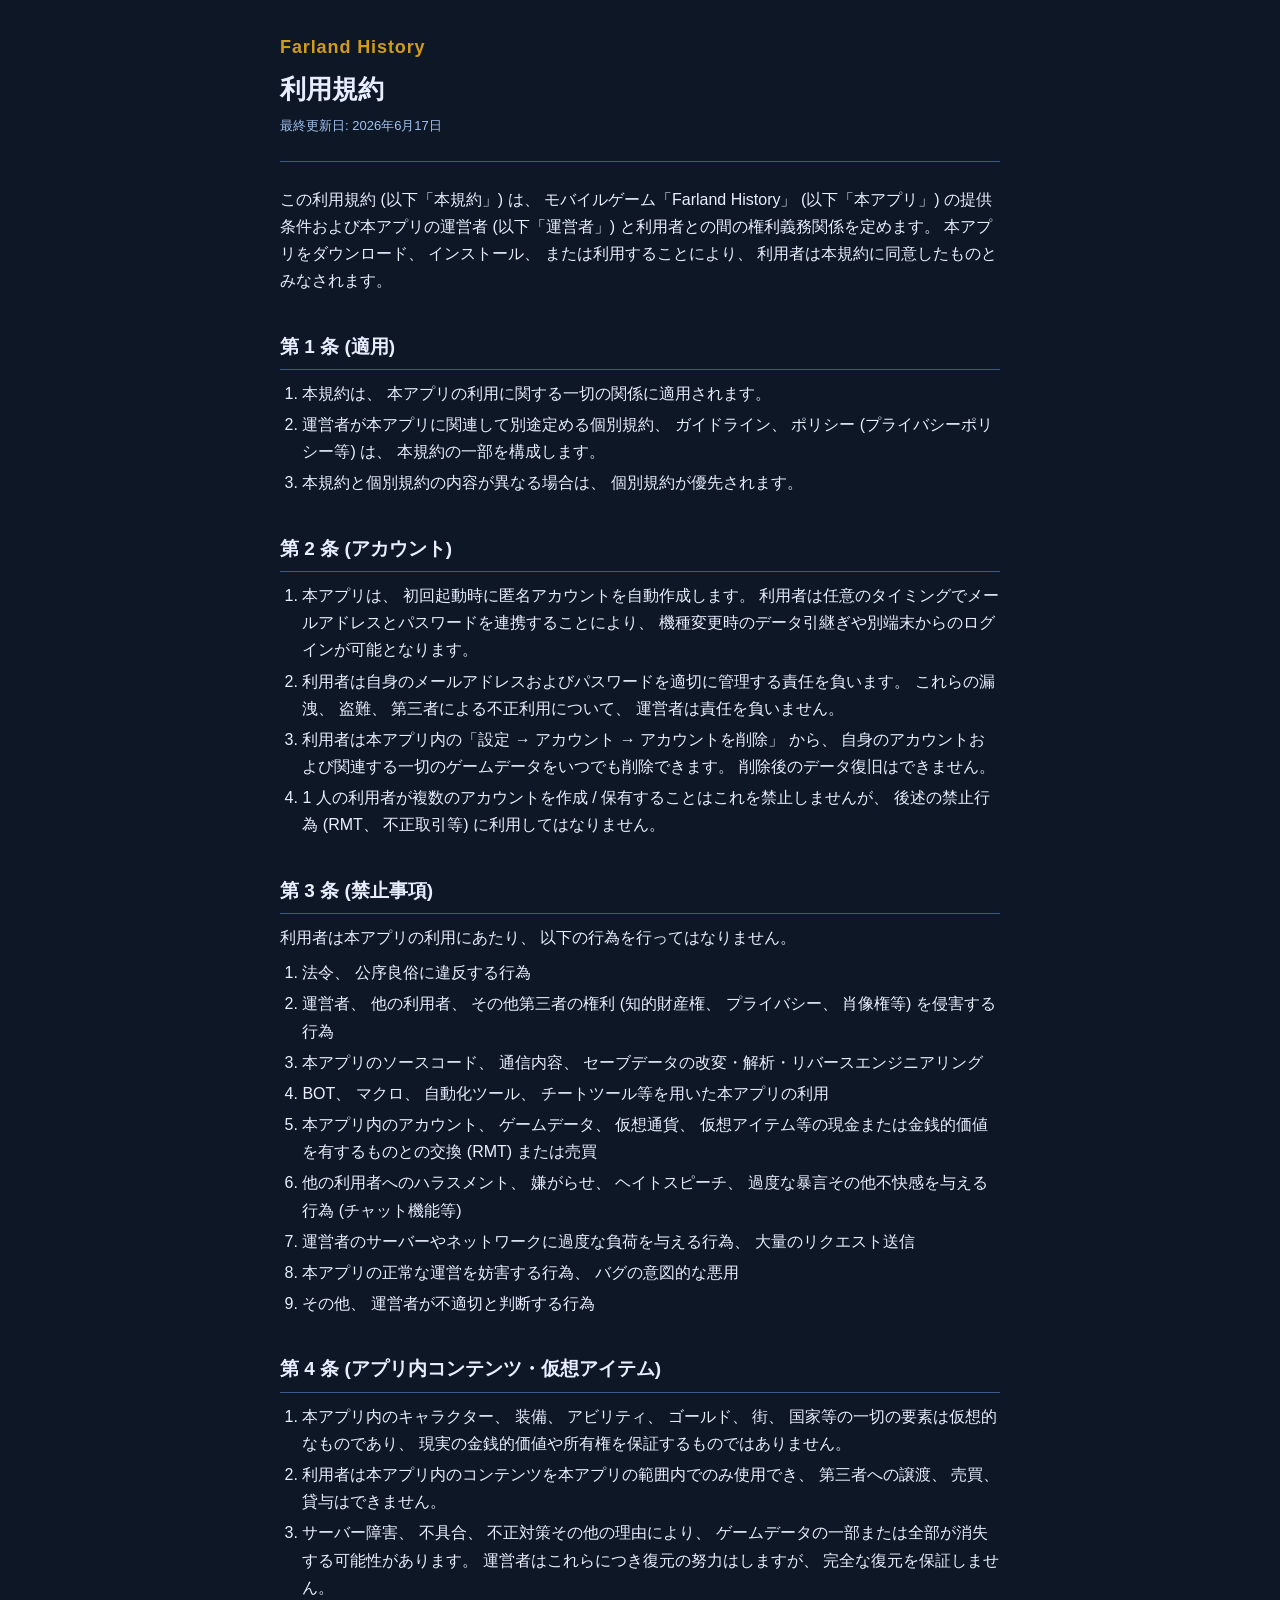
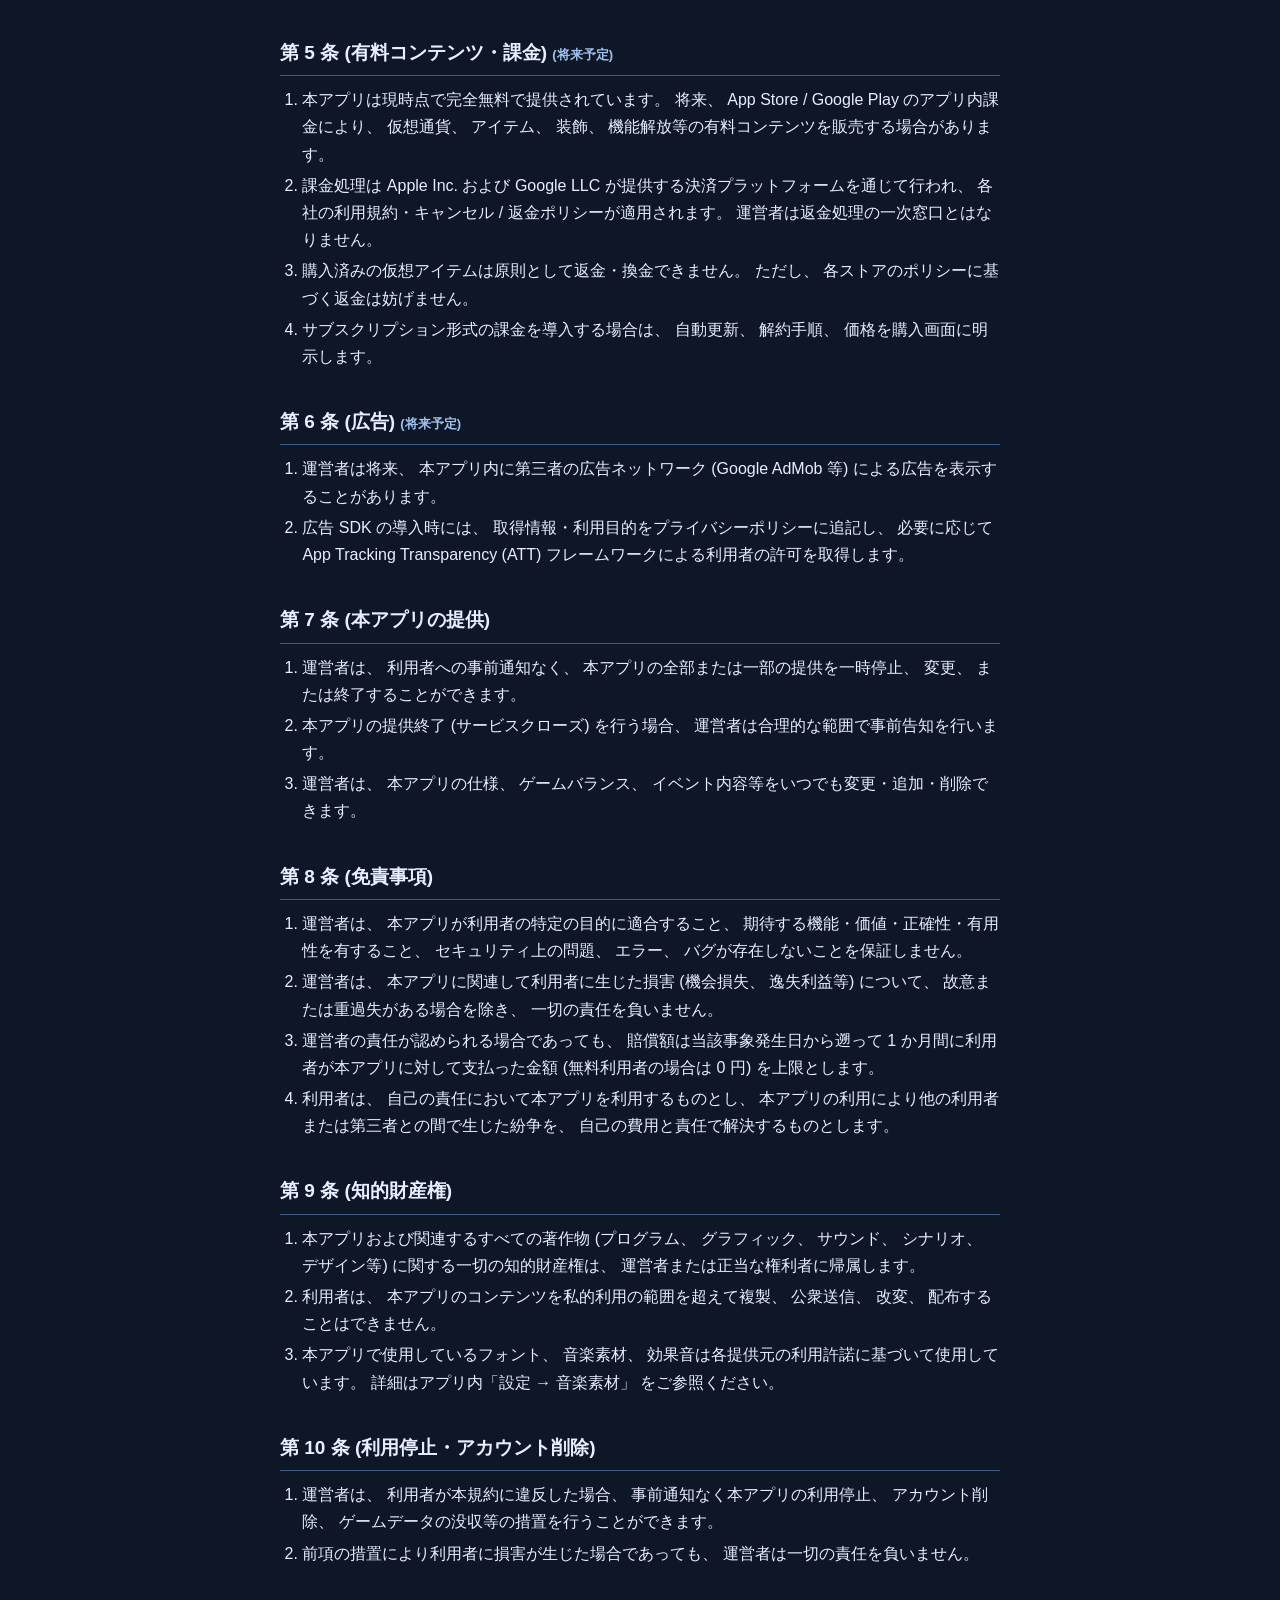
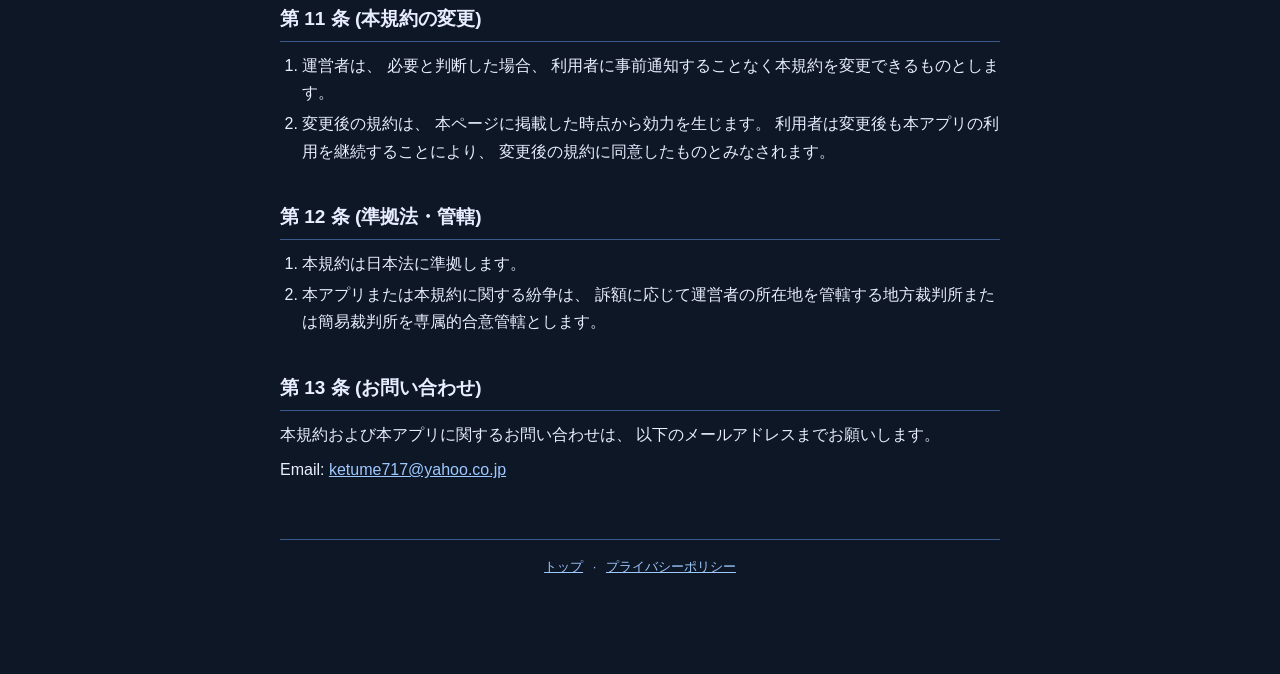
==== terms.html @ f4b0f663 "ページ追加" ====
<!DOCTYPE html>
<html lang="ja">
<head>
  <meta charset="UTF-8">
  <meta name="viewport" content="width=device-width, initial-scale=1.0">
  <title>利用規約 — Farland History</title>
  <link rel="stylesheet" href="style.css">
</head>
<body>
  <div class="container">
    <header>
      <p class="brand">Farland History</p>
      <h1>利用規約</h1>
      <p class="updated">最終更新日: 2026年6月17日</p>
    </header>

    <p>
      この利用規約 (以下「本規約」) は、 モバイルゲーム「Farland History」 (以下「本アプリ」)
      の提供条件および本アプリの運営者 (以下「運営者」) と利用者との間の権利義務関係を定めます。
      本アプリをダウンロード、 インストール、 または利用することにより、 利用者は本規約に同意したものとみなされます。
    </p>

    <h2>第 1 条 (適用)</h2>
    <ol>
      <li>本規約は、 本アプリの利用に関する一切の関係に適用されます。</li>
      <li>運営者が本アプリに関連して別途定める個別規約、 ガイドライン、 ポリシー (プライバシーポリシー等) は、 本規約の一部を構成します。</li>
      <li>本規約と個別規約の内容が異なる場合は、 個別規約が優先されます。</li>
    </ol>

    <h2>第 2 条 (アカウント)</h2>
    <ol>
      <li>本アプリは、 初回起動時に匿名アカウントを自動作成します。 利用者は任意のタイミングでメールアドレスとパスワードを連携することにより、 機種変更時のデータ引継ぎや別端末からのログインが可能となります。</li>
      <li>利用者は自身のメールアドレスおよびパスワードを適切に管理する責任を負います。 これらの漏洩、 盗難、 第三者による不正利用について、 運営者は責任を負いません。</li>
      <li>利用者は本アプリ内の「設定 → アカウント → アカウントを削除」 から、 自身のアカウントおよび関連する一切のゲームデータをいつでも削除できます。 削除後のデータ復旧はできません。</li>
      <li>1 人の利用者が複数のアカウントを作成 / 保有することはこれを禁止しませんが、 後述の禁止行為 (RMT、 不正取引等) に利用してはなりません。</li>
    </ol>

    <h2>第 3 条 (禁止事項)</h2>
    <p>利用者は本アプリの利用にあたり、 以下の行為を行ってはなりません。</p>
    <ol>
      <li>法令、 公序良俗に違反する行為</li>
      <li>運営者、 他の利用者、 その他第三者の権利 (知的財産権、 プライバシー、 肖像権等) を侵害する行為</li>
      <li>本アプリのソースコード、 通信内容、 セーブデータの改変・解析・リバースエンジニアリング</li>
      <li>BOT、 マクロ、 自動化ツール、 チートツール等を用いた本アプリの利用</li>
      <li>本アプリ内のアカウント、 ゲームデータ、 仮想通貨、 仮想アイテム等の現金または金銭的価値を有するものとの交換 (RMT) または売買</li>
      <li>他の利用者へのハラスメント、 嫌がらせ、 ヘイトスピーチ、 過度な暴言その他不快感を与える行為 (チャット機能等)</li>
      <li>運営者のサーバーやネットワークに過度な負荷を与える行為、 大量のリクエスト送信</li>
      <li>本アプリの正常な運営を妨害する行為、 バグの意図的な悪用</li>
      <li>その他、 運営者が不適切と判断する行為</li>
    </ol>

    <h2>第 4 条 (アプリ内コンテンツ・仮想アイテム)</h2>
    <ol>
      <li>本アプリ内のキャラクター、 装備、 アビリティ、 ゴールド、 街、 国家等の一切の要素は仮想的なものであり、 現実の金銭的価値や所有権を保証するものではありません。</li>
      <li>利用者は本アプリ内のコンテンツを本アプリの範囲内でのみ使用でき、 第三者への譲渡、 売買、 貸与はできません。</li>
      <li>サーバー障害、 不具合、 不正対策その他の理由により、 ゲームデータの一部または全部が消失する可能性があります。 運営者はこれらにつき復元の努力はしますが、 完全な復元を保証しません。</li>
    </ol>

    <h2>第 5 条 (有料コンテンツ・課金) <span class="updated">(将来予定)</span></h2>
    <ol>
      <li>本アプリは現時点で完全無料で提供されています。 将来、 App Store / Google Play のアプリ内課金により、 仮想通貨、 アイテム、 装飾、 機能解放等の有料コンテンツを販売する場合があります。</li>
      <li>課金処理は Apple Inc. および Google LLC が提供する決済プラットフォームを通じて行われ、 各社の利用規約・キャンセル / 返金ポリシーが適用されます。 運営者は返金処理の一次窓口とはなりません。</li>
      <li>購入済みの仮想アイテムは原則として返金・換金できません。 ただし、 各ストアのポリシーに基づく返金は妨げません。</li>
      <li>サブスクリプション形式の課金を導入する場合は、 自動更新、 解約手順、 価格を購入画面に明示します。</li>
    </ol>

    <h2>第 6 条 (広告) <span class="updated">(将来予定)</span></h2>
    <ol>
      <li>運営者は将来、 本アプリ内に第三者の広告ネットワーク (Google AdMob 等) による広告を表示することがあります。</li>
      <li>広告 SDK の導入時には、 取得情報・利用目的をプライバシーポリシーに追記し、 必要に応じて App Tracking Transparency (ATT) フレームワークによる利用者の許可を取得します。</li>
    </ol>

    <h2>第 7 条 (本アプリの提供)</h2>
    <ol>
      <li>運営者は、 利用者への事前通知なく、 本アプリの全部または一部の提供を一時停止、 変更、 または終了することができます。</li>
      <li>本アプリの提供終了 (サービスクローズ) を行う場合、 運営者は合理的な範囲で事前告知を行います。</li>
      <li>運営者は、 本アプリの仕様、 ゲームバランス、 イベント内容等をいつでも変更・追加・削除できます。</li>
    </ol>

    <h2>第 8 条 (免責事項)</h2>
    <ol>
      <li>運営者は、 本アプリが利用者の特定の目的に適合すること、 期待する機能・価値・正確性・有用性を有すること、 セキュリティ上の問題、 エラー、 バグが存在しないことを保証しません。</li>
      <li>運営者は、 本アプリに関連して利用者に生じた損害 (機会損失、 逸失利益等) について、 故意または重過失がある場合を除き、 一切の責任を負いません。</li>
      <li>運営者の責任が認められる場合であっても、 賠償額は当該事象発生日から遡って 1 か月間に利用者が本アプリに対して支払った金額 (無料利用者の場合は 0 円) を上限とします。</li>
      <li>利用者は、 自己の責任において本アプリを利用するものとし、 本アプリの利用により他の利用者または第三者との間で生じた紛争を、 自己の費用と責任で解決するものとします。</li>
    </ol>

    <h2>第 9 条 (知的財産権)</h2>
    <ol>
      <li>本アプリおよび関連するすべての著作物 (プログラム、 グラフィック、 サウンド、 シナリオ、 デザイン等) に関する一切の知的財産権は、 運営者または正当な権利者に帰属します。</li>
      <li>利用者は、 本アプリのコンテンツを私的利用の範囲を超えて複製、 公衆送信、 改変、 配布することはできません。</li>
      <li>本アプリで使用しているフォント、 音楽素材、 効果音は各提供元の利用許諾に基づいて使用しています。 詳細はアプリ内「設定 → 音楽素材」 をご参照ください。</li>
    </ol>

    <h2>第 10 条 (利用停止・アカウント削除)</h2>
    <ol>
      <li>運営者は、 利用者が本規約に違反した場合、 事前通知なく本アプリの利用停止、 アカウント削除、 ゲームデータの没収等の措置を行うことができます。</li>
      <li>前項の措置により利用者に損害が生じた場合であっても、 運営者は一切の責任を負いません。</li>
    </ol>

    <h2>第 11 条 (本規約の変更)</h2>
    <ol>
      <li>運営者は、 必要と判断した場合、 利用者に事前通知することなく本規約を変更できるものとします。</li>
      <li>変更後の規約は、 本ページに掲載した時点から効力を生じます。 利用者は変更後も本アプリの利用を継続することにより、 変更後の規約に同意したものとみなされます。</li>
    </ol>

    <h2>第 12 条 (準拠法・管轄)</h2>
    <ol>
      <li>本規約は日本法に準拠します。</li>
      <li>本アプリまたは本規約に関する紛争は、 訴額に応じて運営者の所在地を管轄する地方裁判所または簡易裁判所を専属的合意管轄とします。</li>
    </ol>

    <h2>第 13 条 (お問い合わせ)</h2>
    <p>本規約および本アプリに関するお問い合わせは、 以下のメールアドレスまでお願いします。</p>
    <p>Email: <a href="mailto:ketume717@yahoo.co.jp">ketume717@yahoo.co.jp</a></p>

    <footer>
      <a href="index.html">トップ</a> · <a href="privacy.html">プライバシーポリシー</a>
    </footer>
  </div>
</body>
</html>
---- style.css ----
/* Farland History — 利用規約 / プライバシーポリシー共通スタイル
 * アプリ本体の宇宙艦コンソール (ミッドナイトネイビー) パレットに合わせたダークテーマ
 */

:root {
  --bg: #0e1726;
  --panel: #1e2c46;
  --border: #3b5b8c;
  --text: #e8eeff;
  --muted: #a0c1ed;
  --link: #9ec8ff;
  --link-hover: #c3deff;
  --accent: #0e4694;
}

* {
  box-sizing: border-box;
}

html,
body {
  margin: 0;
  padding: 0;
  background: var(--bg);
  color: var(--text);
  font-family: -apple-system, BlinkMacSystemFont, "Segoe UI", "Hiragino Sans",
    "Hiragino Kaku Gothic ProN", "Noto Sans JP", "Meiryo", sans-serif;
  font-size: 16px;
  line-height: 1.7;
}

.container {
  max-width: 760px;
  margin: 0 auto;
  padding: 32px 20px 96px;
}

header {
  border-bottom: 1px solid var(--border);
  padding-bottom: 16px;
  margin-bottom: 24px;
}

header .brand {
  color: #d09c19;
  font-weight: 700;
  font-size: 18px;
  letter-spacing: 0.05em;
  margin: 0 0 4px;
}

h1 {
  font-size: 26px;
  margin: 0;
  color: var(--text);
}

.updated {
  color: var(--muted);
  font-size: 13px;
  margin-top: 4px;
}

h2 {
  font-size: 19px;
  margin-top: 36px;
  margin-bottom: 10px;
  padding-bottom: 6px;
  border-bottom: 1px solid var(--border);
  color: var(--text);
}

h3 {
  font-size: 16px;
  margin-top: 20px;
  margin-bottom: 8px;
  color: var(--text);
}

p {
  margin: 8px 0;
}

ul,
ol {
  padding-left: 1.4em;
  margin: 8px 0;
}

li {
  margin: 4px 0;
}

a {
  color: var(--link);
  text-decoration: underline;
}

a:hover {
  color: var(--link-hover);
}

.note {
  background: var(--panel);
  border-left: 4px solid var(--accent);
  padding: 12px 16px;
  margin: 16px 0;
  border-radius: 4px;
  color: var(--muted);
  font-size: 15px;
}

footer {
  margin-top: 56px;
  padding-top: 16px;
  border-top: 1px solid var(--border);
  color: var(--muted);
  font-size: 13px;
  text-align: center;
}

footer a {
  margin: 0 6px;
}

/* index ページ用 — リンクボタン */
.link-list {
  list-style: none;
  padding: 0;
  margin: 24px 0;
}

.link-list li {
  margin: 12px 0;
}

.link-list a {
  display: block;
  padding: 16px 20px;
  background: var(--panel);
  border: 1px solid var(--border);
  border-radius: 6px;
  color: var(--text);
  text-decoration: none;
  font-weight: 600;
}

.link-list a:hover {
  background: #25385a;
}

@media (max-width: 480px) {
  body {
    font-size: 15px;
  }
  .container {
    padding: 24px 16px 80px;
  }
  h1 {
    font-size: 22px;
  }
  h2 {
    font-size: 17px;
  }
}
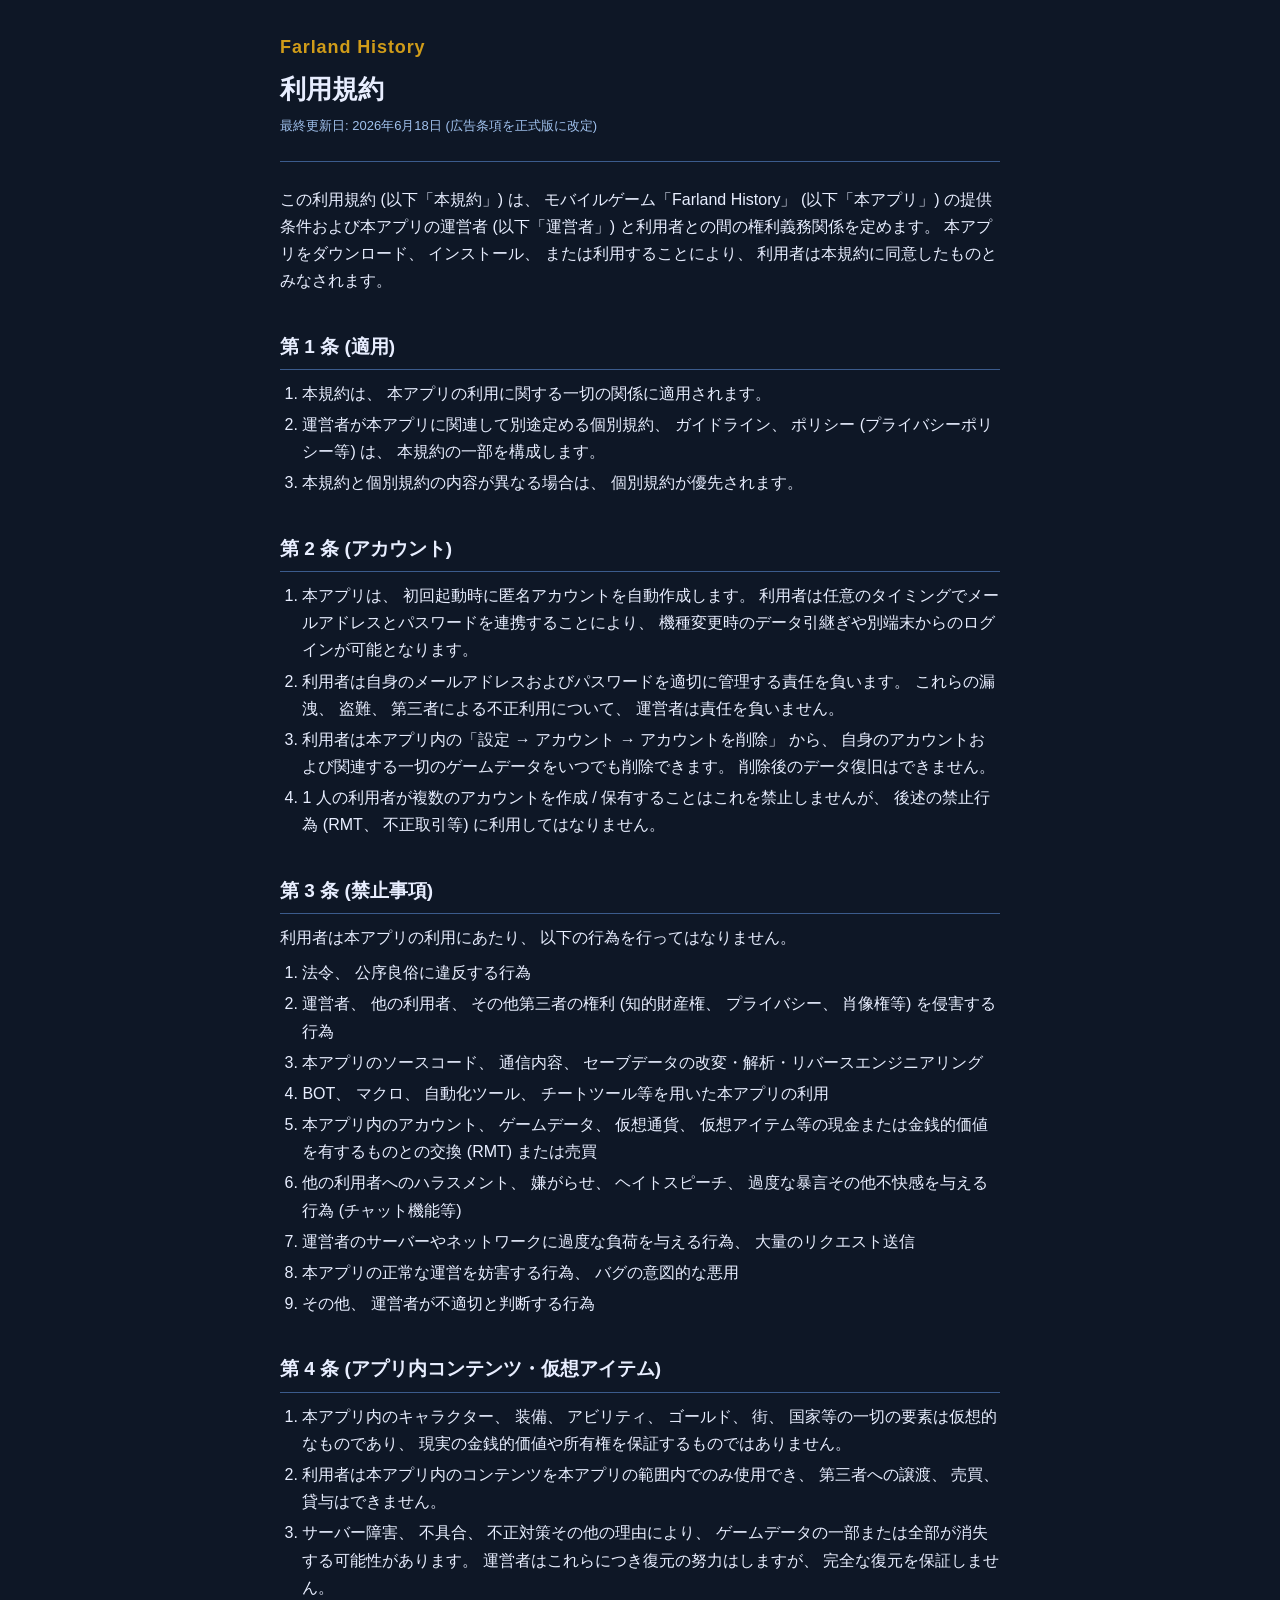
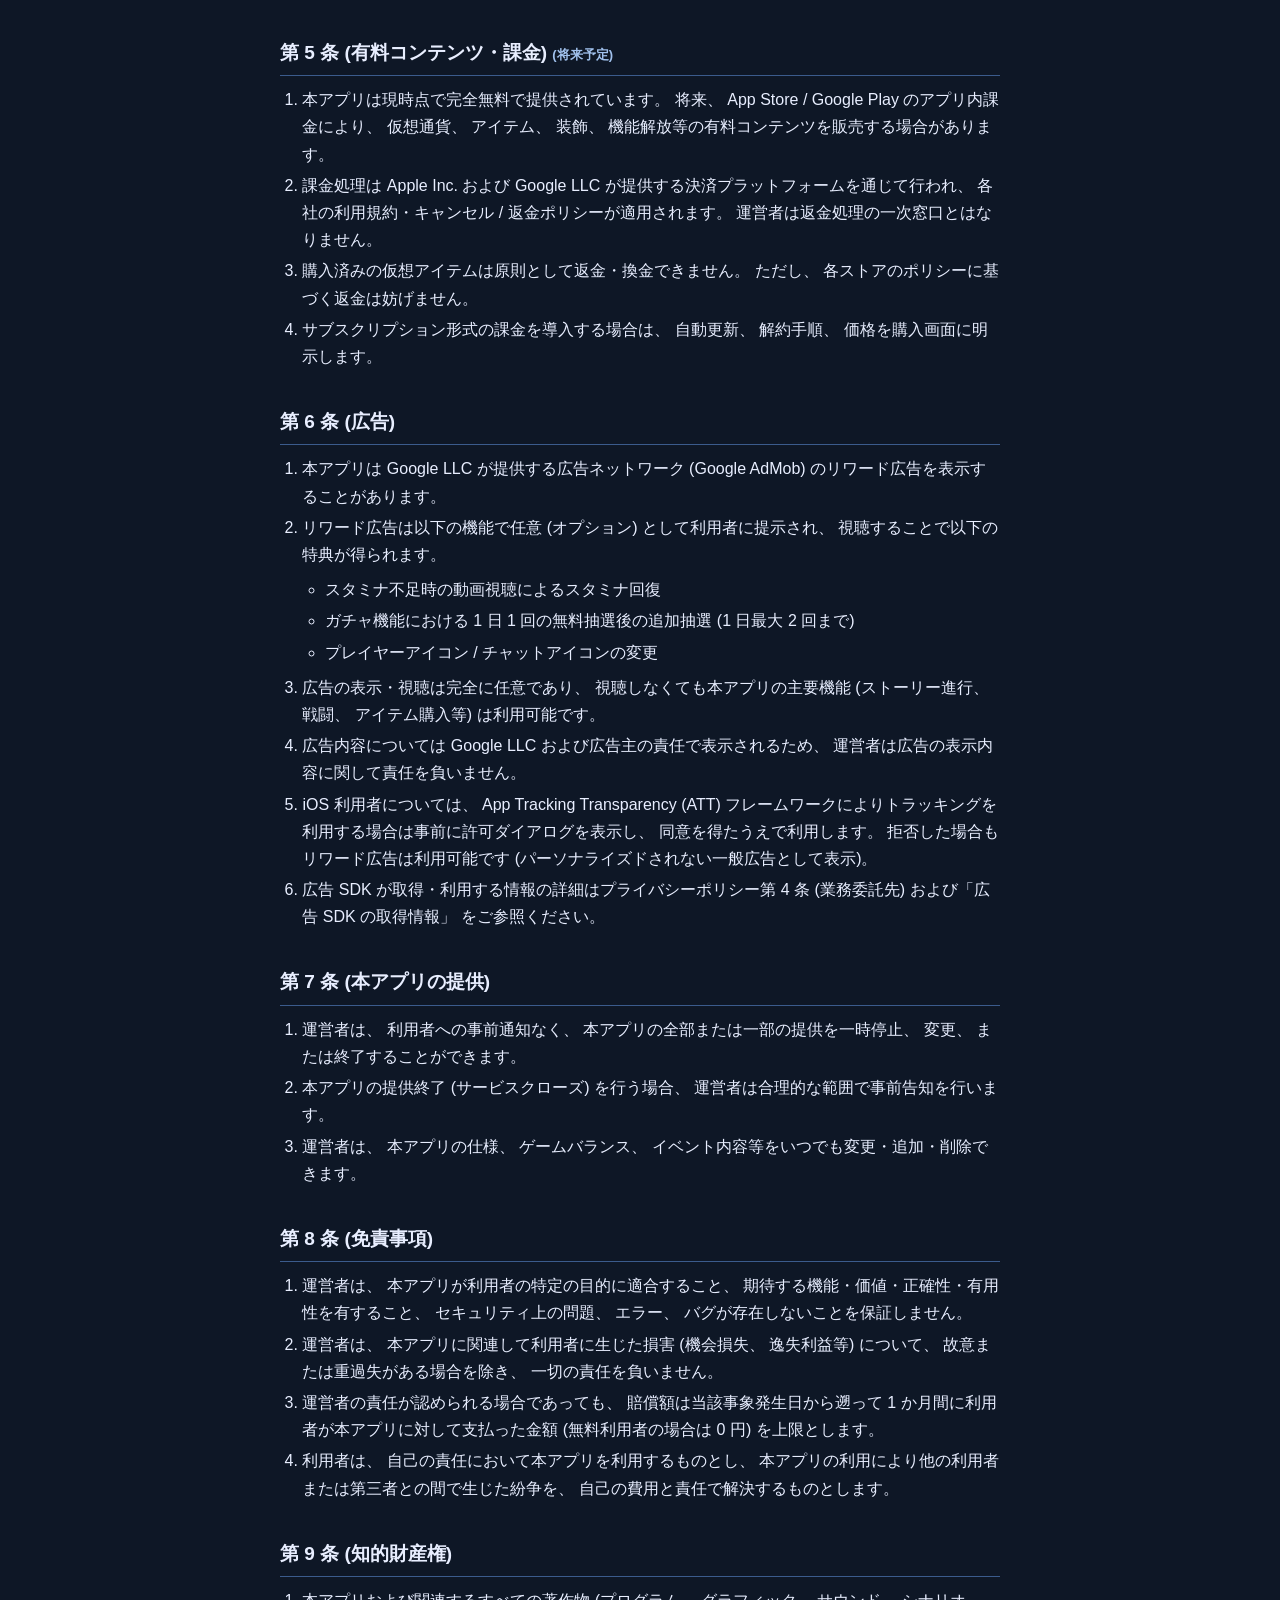
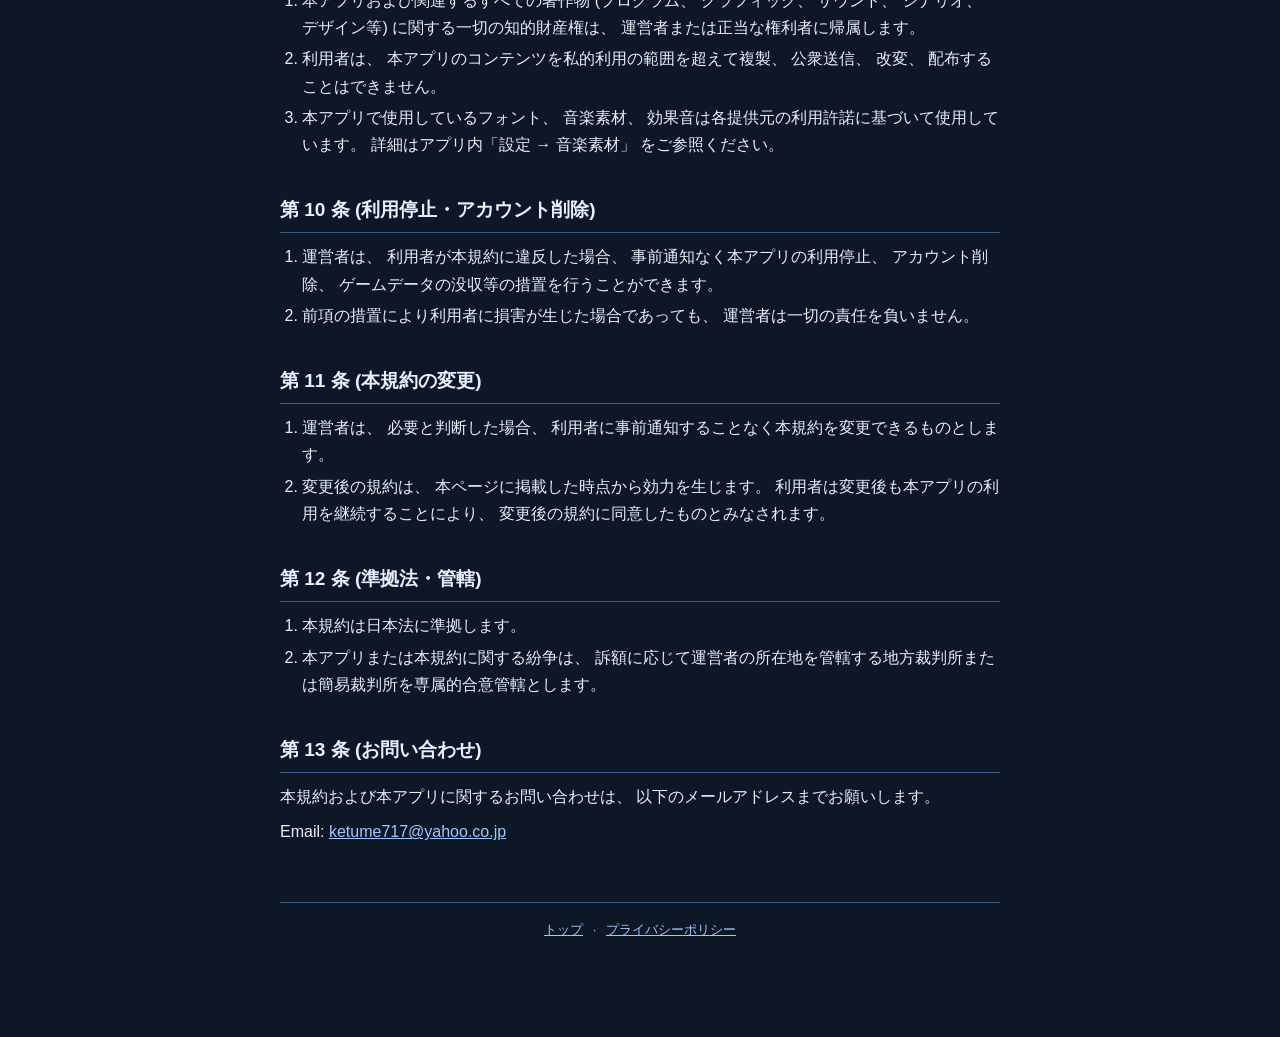
==== commit c0c8983f: "修正" ====
--- a/terms.html
+++ b/terms.html
@@ -11,7 +11,7 @@
     <header>
       <p class="brand">Farland History</p>
       <h1>利用規約</h1>
-      <p class="updated">最終更新日: 2026年6月17日</p>
+      <p class="updated">最終更新日: 2026年6月18日 (広告条項を正式版に改定)</p>
     </header>
 
     <p>
@@ -64,10 +64,20 @@
       <li>サブスクリプション形式の課金を導入する場合は、 自動更新、 解約手順、 価格を購入画面に明示します。</li>
     </ol>
 
-    <h2>第 6 条 (広告) <span class="updated">(将来予定)</span></h2>
+    <h2>第 6 条 (広告)</h2>
     <ol>
-      <li>運営者は将来、 本アプリ内に第三者の広告ネットワーク (Google AdMob 等) による広告を表示することがあります。</li>
-      <li>広告 SDK の導入時には、 取得情報・利用目的をプライバシーポリシーに追記し、 必要に応じて App Tracking Transparency (ATT) フレームワークによる利用者の許可を取得します。</li>
+      <li>本アプリは Google LLC が提供する広告ネットワーク (Google AdMob) のリワード広告を表示することがあります。</li>
+      <li>リワード広告は以下の機能で任意 (オプション) として利用者に提示され、 視聴することで以下の特典が得られます。
+        <ul>
+          <li>スタミナ不足時の動画視聴によるスタミナ回復</li>
+          <li>ガチャ機能における 1 日 1 回の無料抽選後の追加抽選 (1 日最大 2 回まで)</li>
+          <li>プレイヤーアイコン / チャットアイコンの変更</li>
+        </ul>
+      </li>
+      <li>広告の表示・視聴は完全に任意であり、 視聴しなくても本アプリの主要機能 (ストーリー進行、 戦闘、 アイテム購入等) は利用可能です。</li>
+      <li>広告内容については Google LLC および広告主の責任で表示されるため、 運営者は広告の表示内容に関して責任を負いません。</li>
+      <li>iOS 利用者については、 App Tracking Transparency (ATT) フレームワークによりトラッキングを利用する場合は事前に許可ダイアログを表示し、 同意を得たうえで利用します。 拒否した場合もリワード広告は利用可能です (パーソナライズドされない一般広告として表示)。</li>
+      <li>広告 SDK が取得・利用する情報の詳細はプライバシーポリシー第 4 条 (業務委託先) および「広告 SDK の取得情報」 をご参照ください。</li>
     </ol>
 
     <h2>第 7 条 (本アプリの提供)</h2>
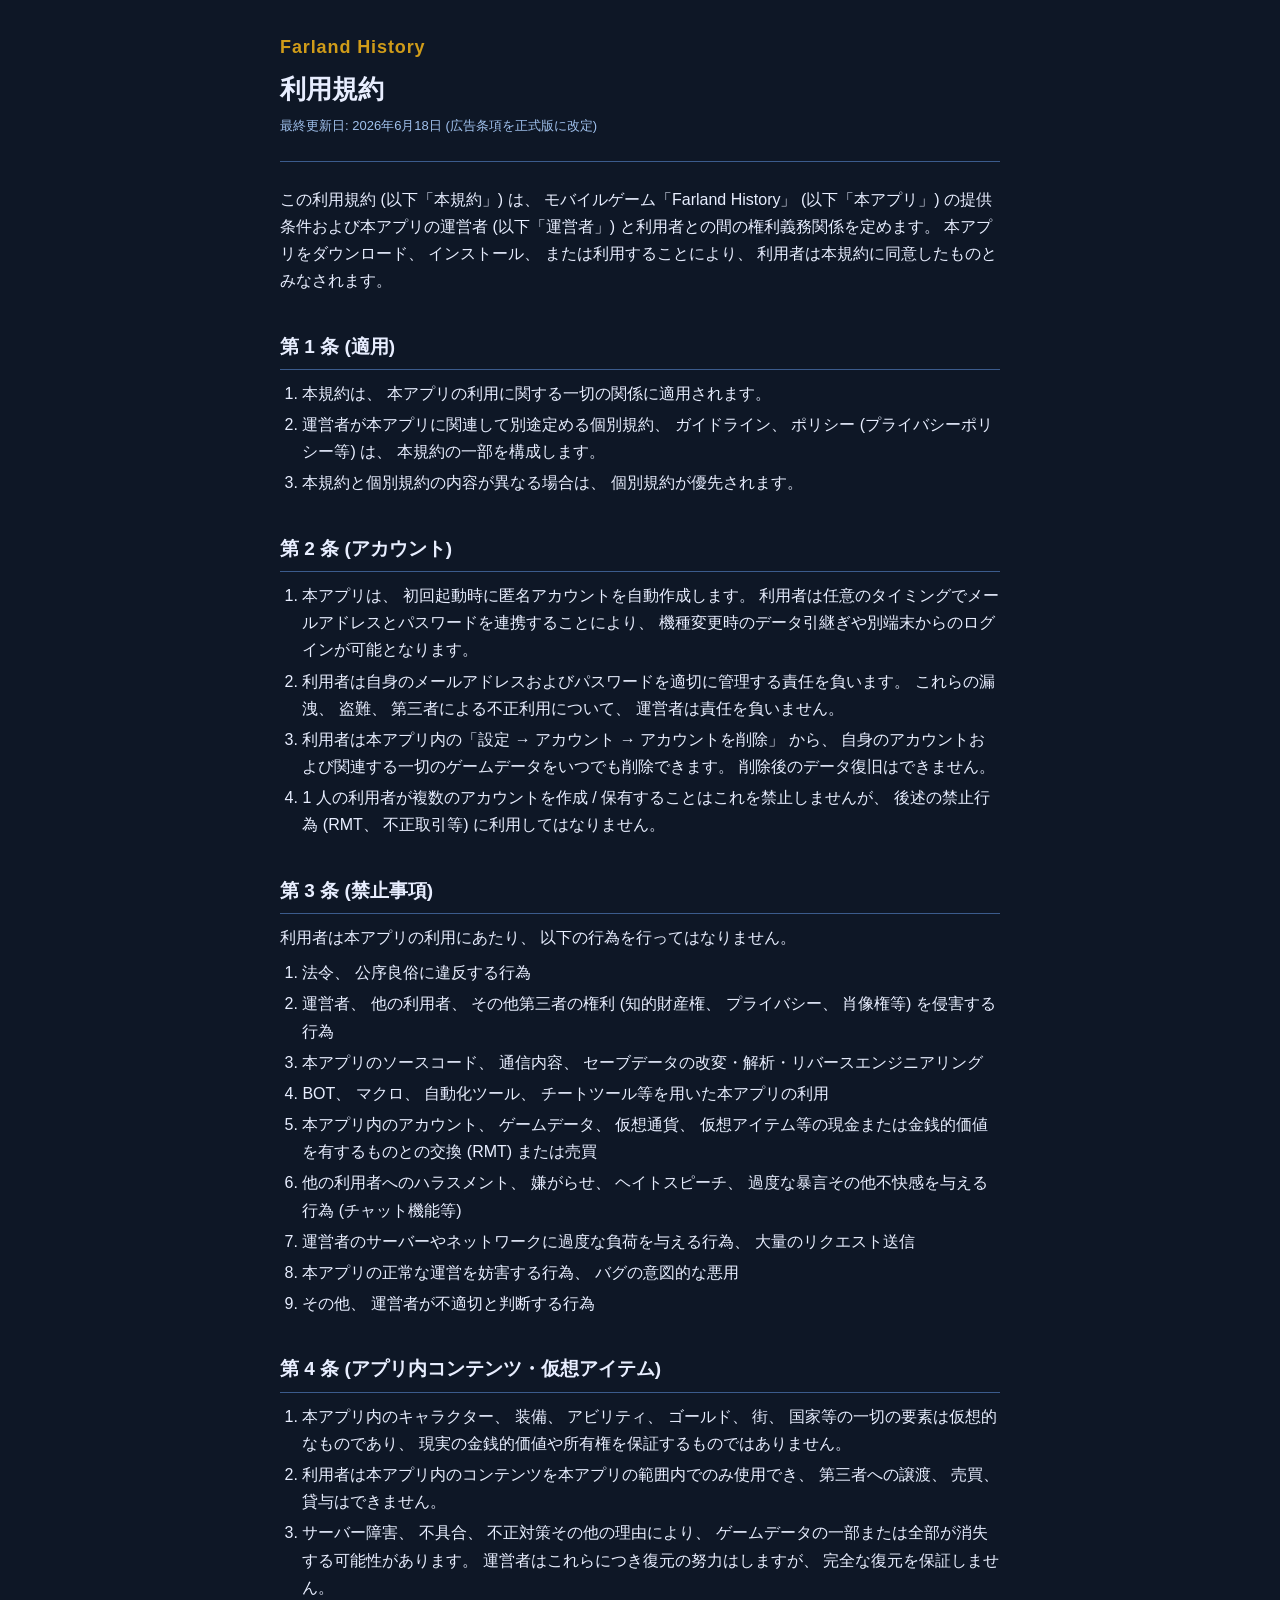
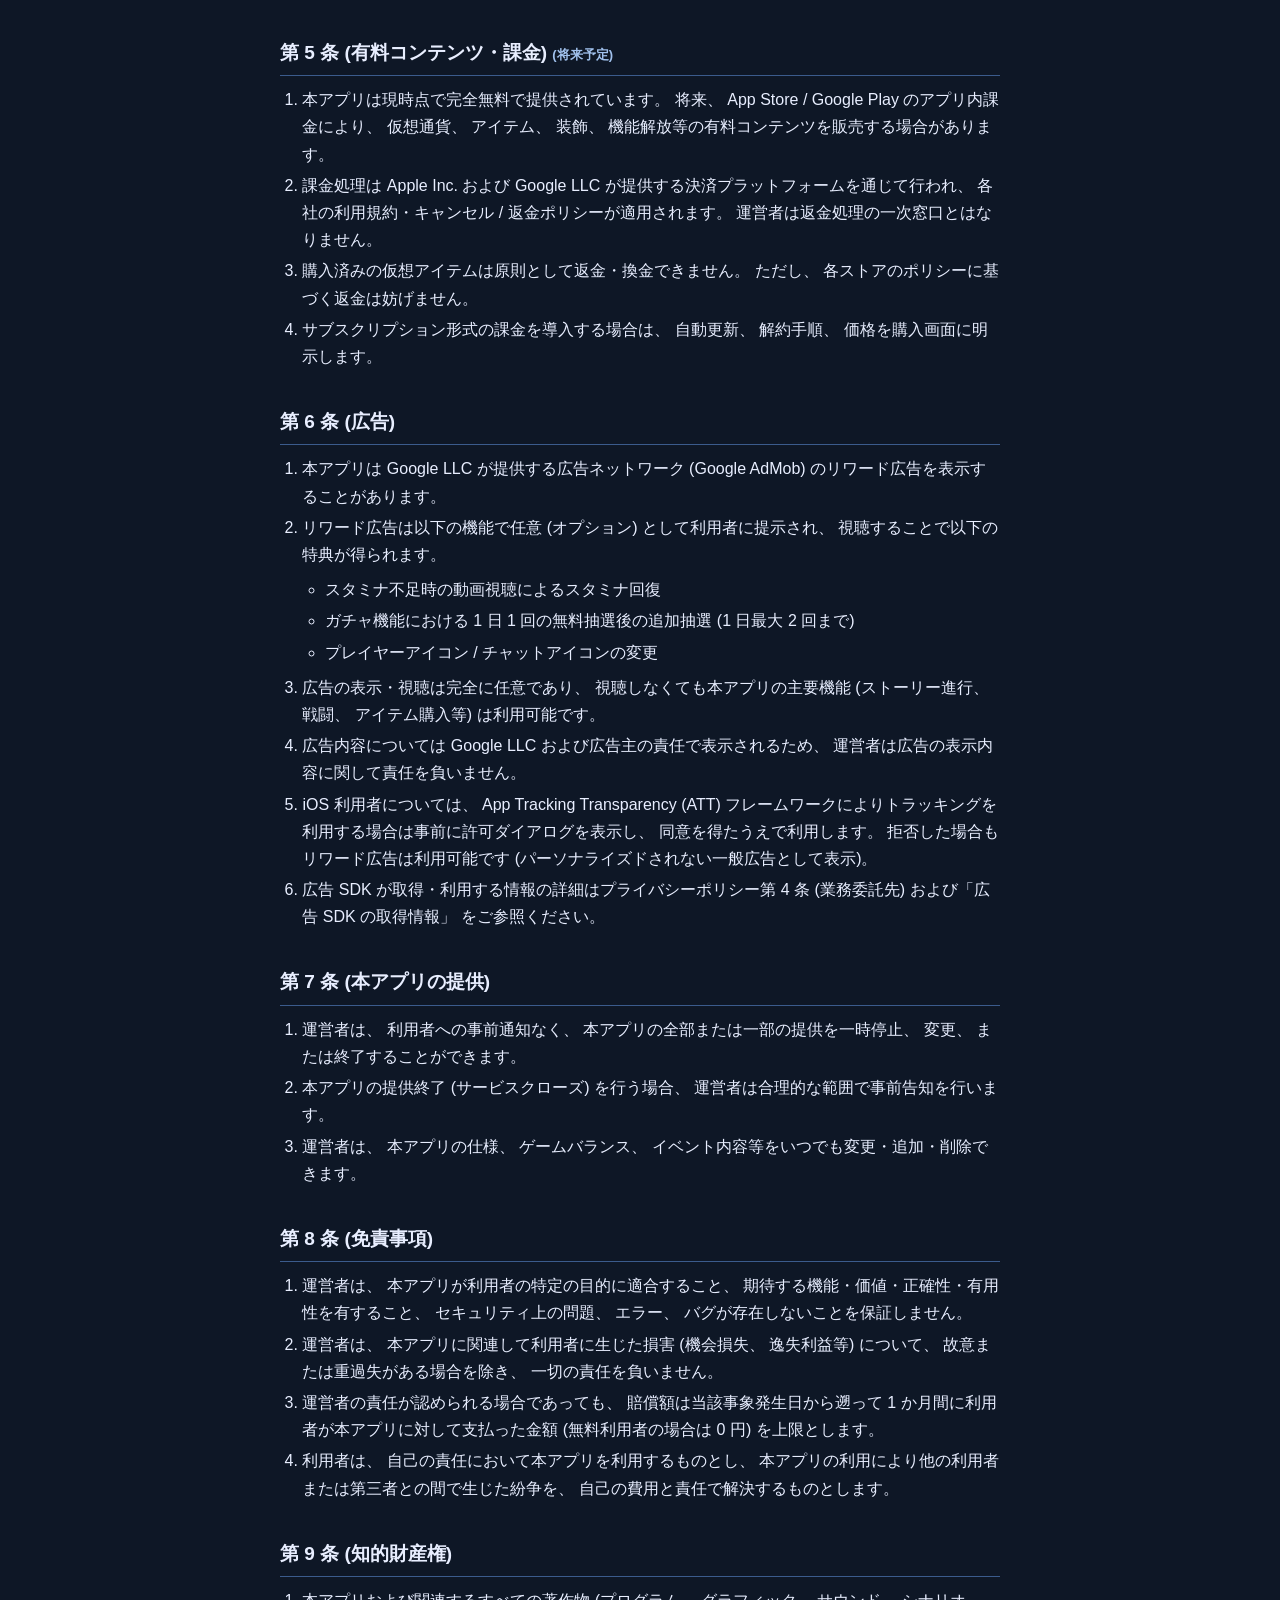
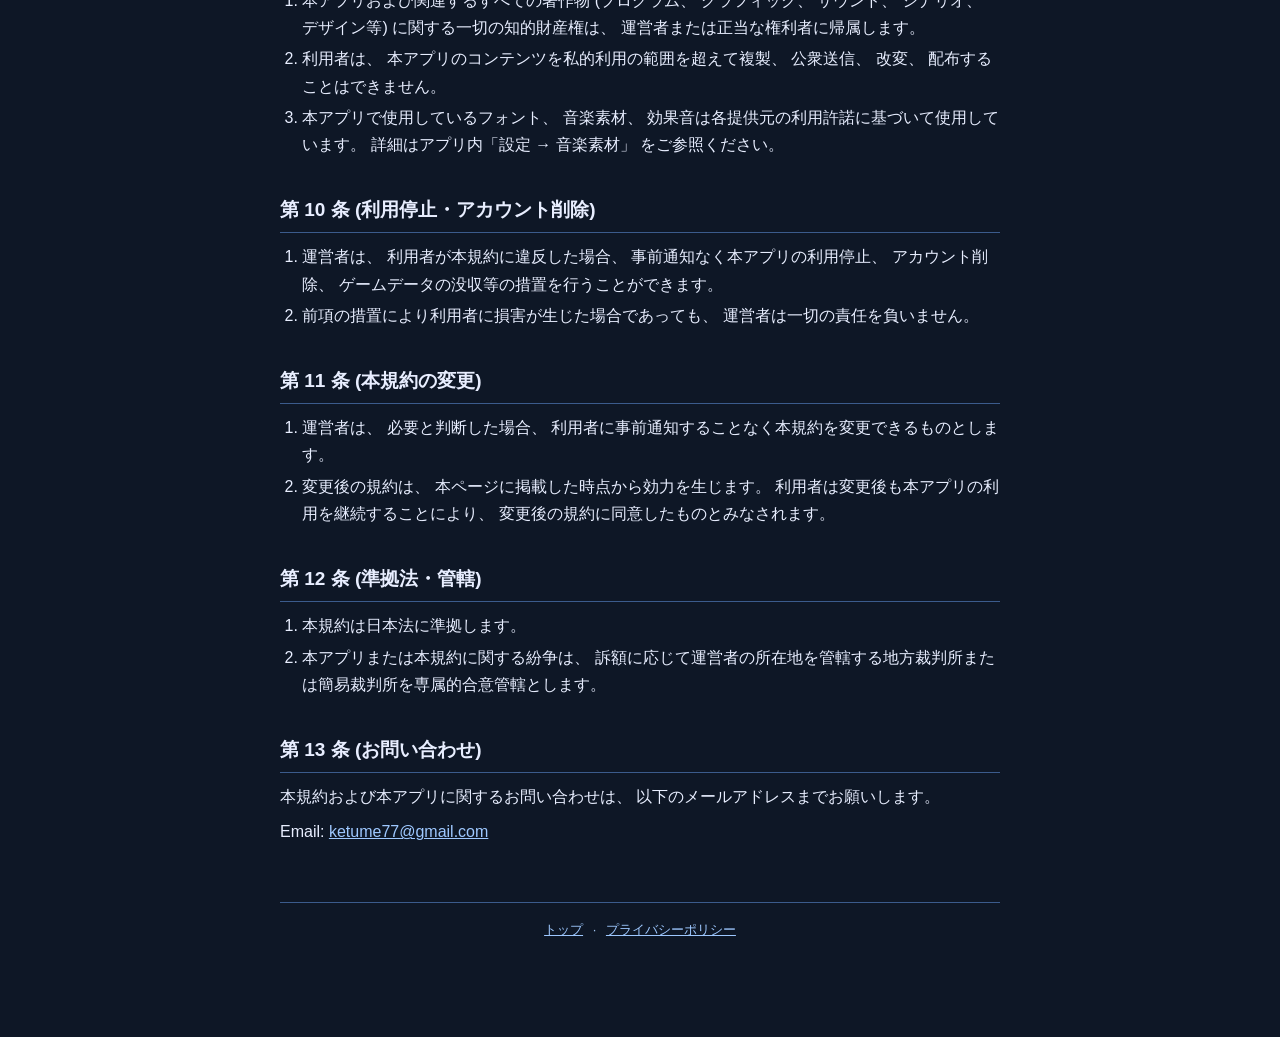
==== commit 2455dcef: "連絡先メールアドレスを ketume77@gmail.com に変更 Co-Authored-By: Claude Opus 4.7 (1M context) <noreply@anthropic.c" ====
--- a/terms.html
+++ b/terms.html
@@ -122,7 +122,7 @@
 
     <h2>第 13 条 (お問い合わせ)</h2>
     <p>本規約および本アプリに関するお問い合わせは、 以下のメールアドレスまでお願いします。</p>
-    <p>Email: <a href="mailto:ketume717@yahoo.co.jp">ketume717@yahoo.co.jp</a></p>
+    <p>Email: <a href="mailto:ketume77@gmail.com">ketume77@gmail.com</a></p>
 
     <footer>
       <a href="index.html">トップ</a> · <a href="privacy.html">プライバシーポリシー</a>
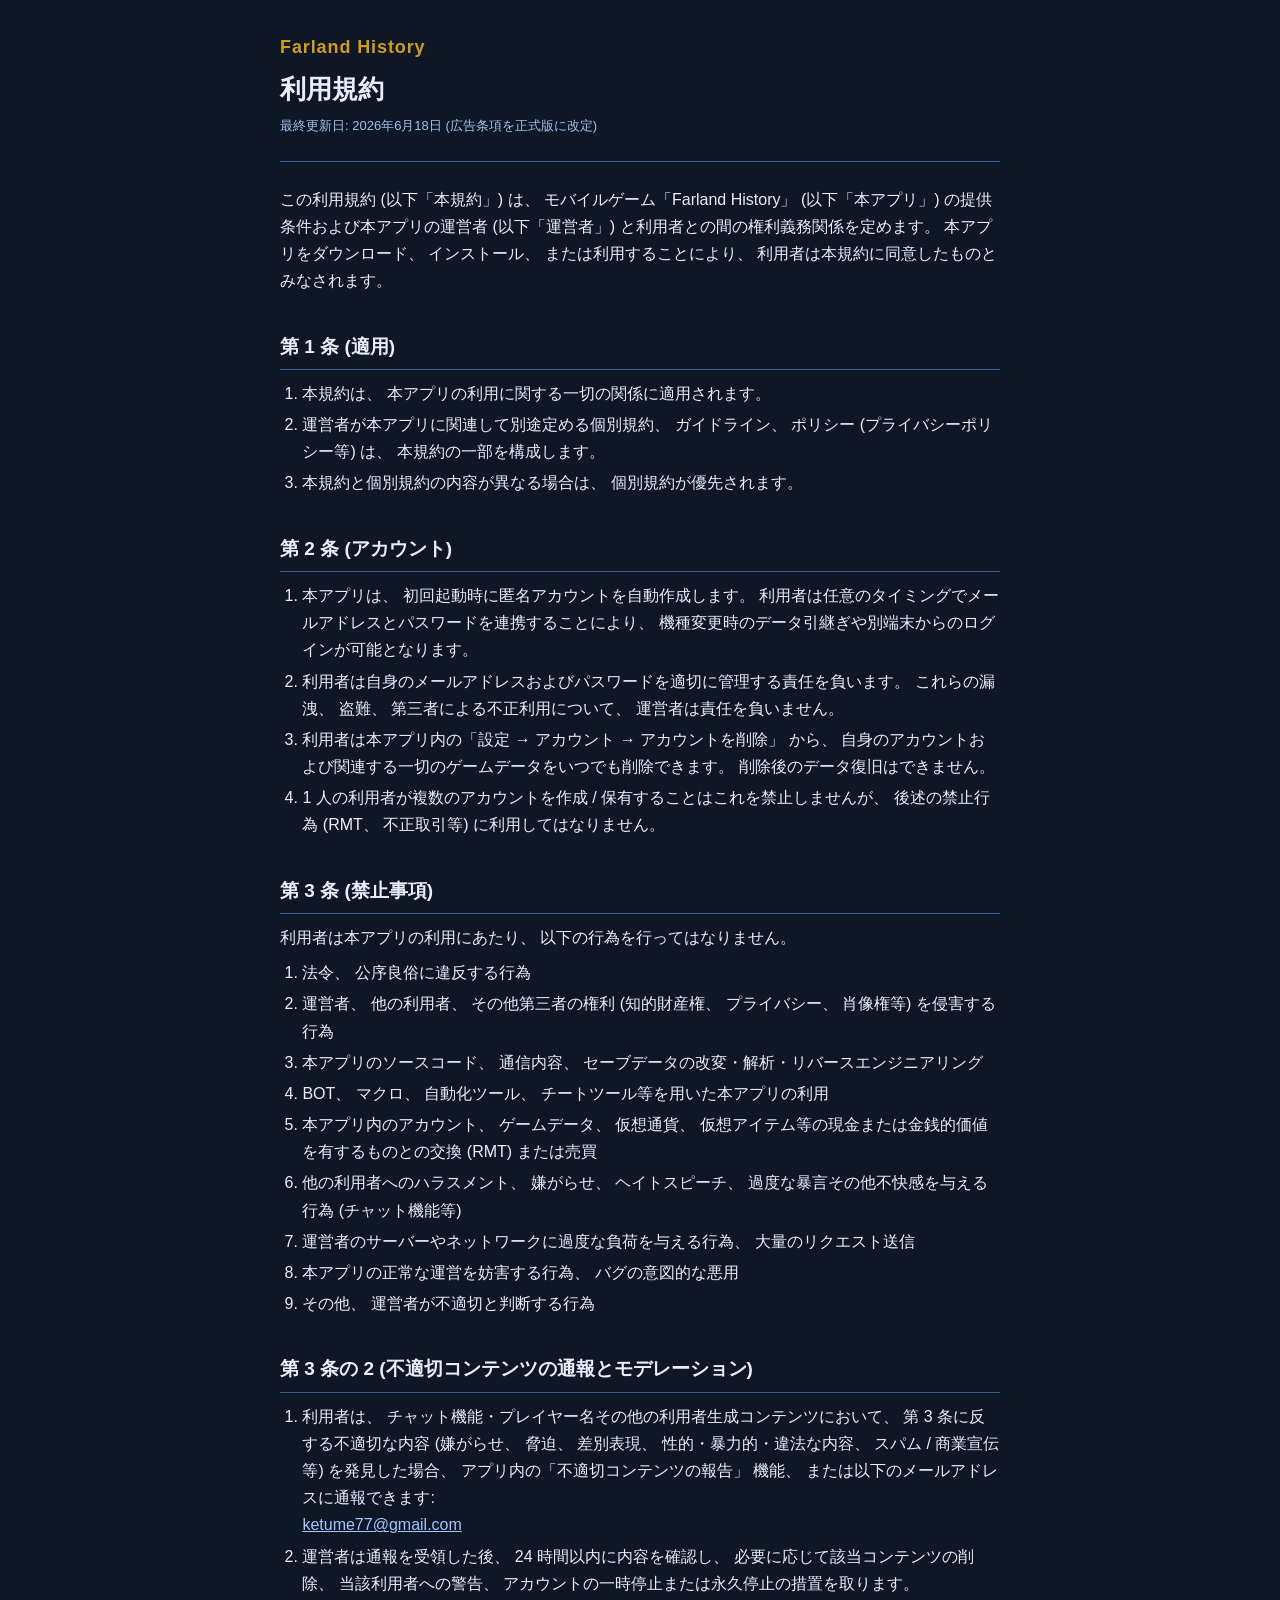
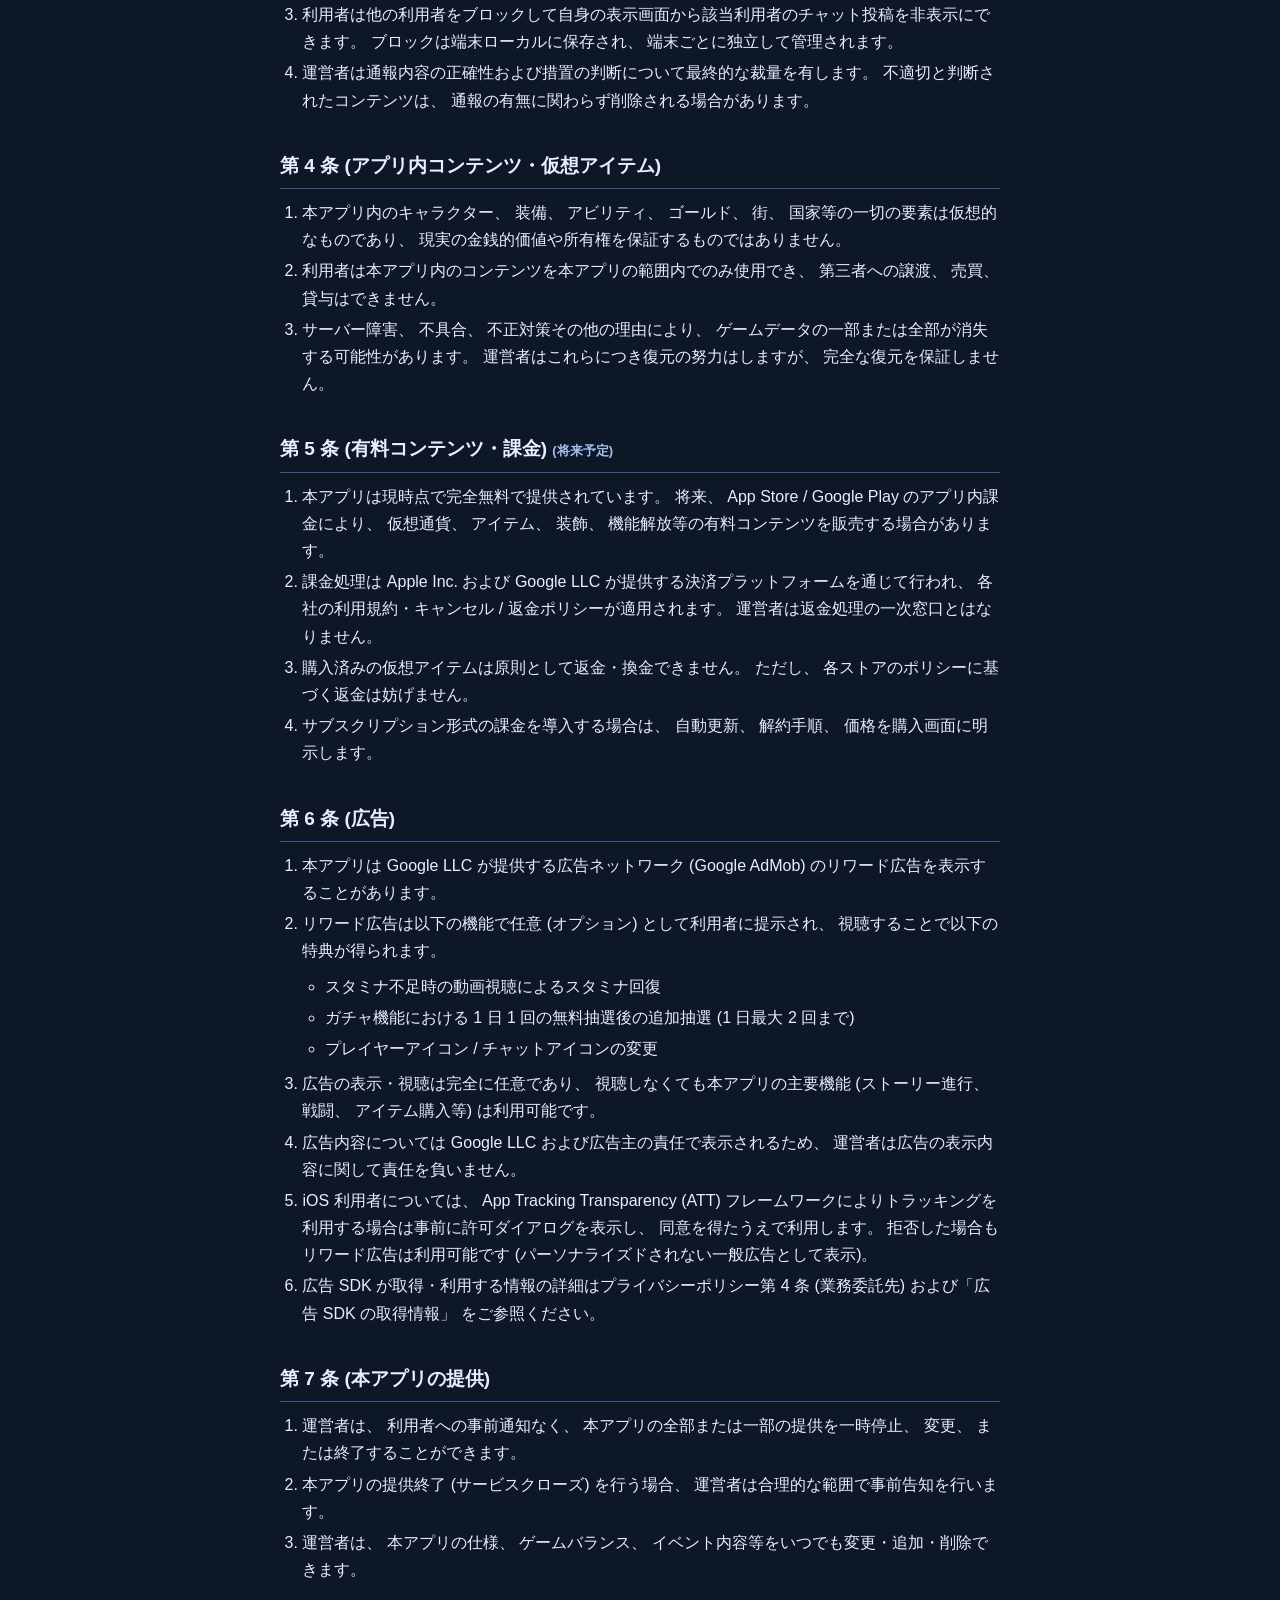
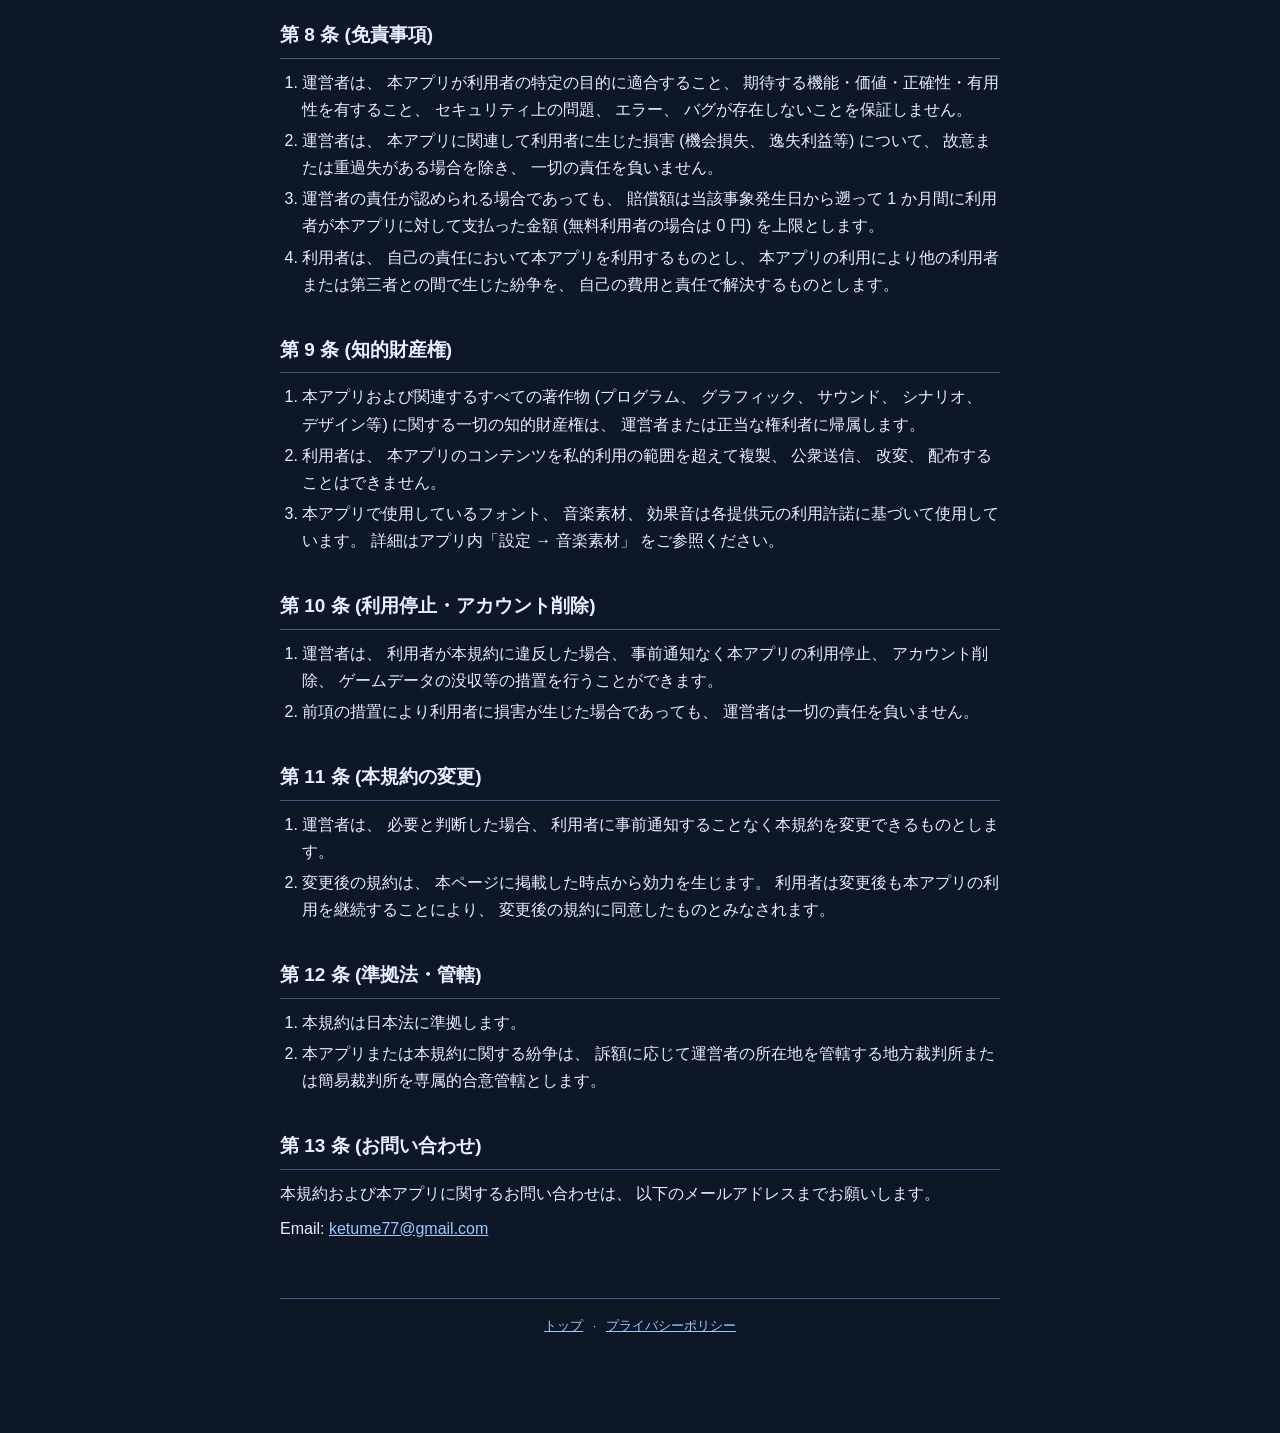
==== commit 86c9f624: "第 3 条の 2 として UGC モデレーションと通報手順を追記 App Review Guideline 1.2 (User-Generated Content) 対応として、 不適切コンテンツの通" ====
--- a/terms.html
+++ b/terms.html
@@ -47,6 +47,17 @@
       <li>運営者のサーバーやネットワークに過度な負荷を与える行為、 大量のリクエスト送信</li>
       <li>本アプリの正常な運営を妨害する行為、 バグの意図的な悪用</li>
       <li>その他、 運営者が不適切と判断する行為</li>
+    </ol>
+
+    <h2>第 3 条の 2 (不適切コンテンツの通報とモデレーション)</h2>
+    <ol>
+      <li>利用者は、 チャット機能・プレイヤー名その他の利用者生成コンテンツにおいて、 第 3 条に反する不適切な内容 (嫌がらせ、 脅迫、 差別表現、 性的・暴力的・違法な内容、 スパム / 商業宣伝等) を発見した場合、 アプリ内の「不適切コンテンツの報告」 機能、 または以下のメールアドレスに通報できます:
+        <br>
+        <a href="mailto:ketume77@gmail.com">ketume77@gmail.com</a>
+      </li>
+      <li>運営者は通報を受領した後、 24 時間以内に内容を確認し、 必要に応じて該当コンテンツの削除、 当該利用者への警告、 アカウントの一時停止または永久停止の措置を取ります。</li>
+      <li>利用者は他の利用者をブロックして自身の表示画面から該当利用者のチャット投稿を非表示にできます。 ブロックは端末ローカルに保存され、 端末ごとに独立して管理されます。</li>
+      <li>運営者は通報内容の正確性および措置の判断について最終的な裁量を有します。 不適切と判断されたコンテンツは、 通報の有無に関わらず削除される場合があります。</li>
     </ol>
 
     <h2>第 4 条 (アプリ内コンテンツ・仮想アイテム)</h2>
